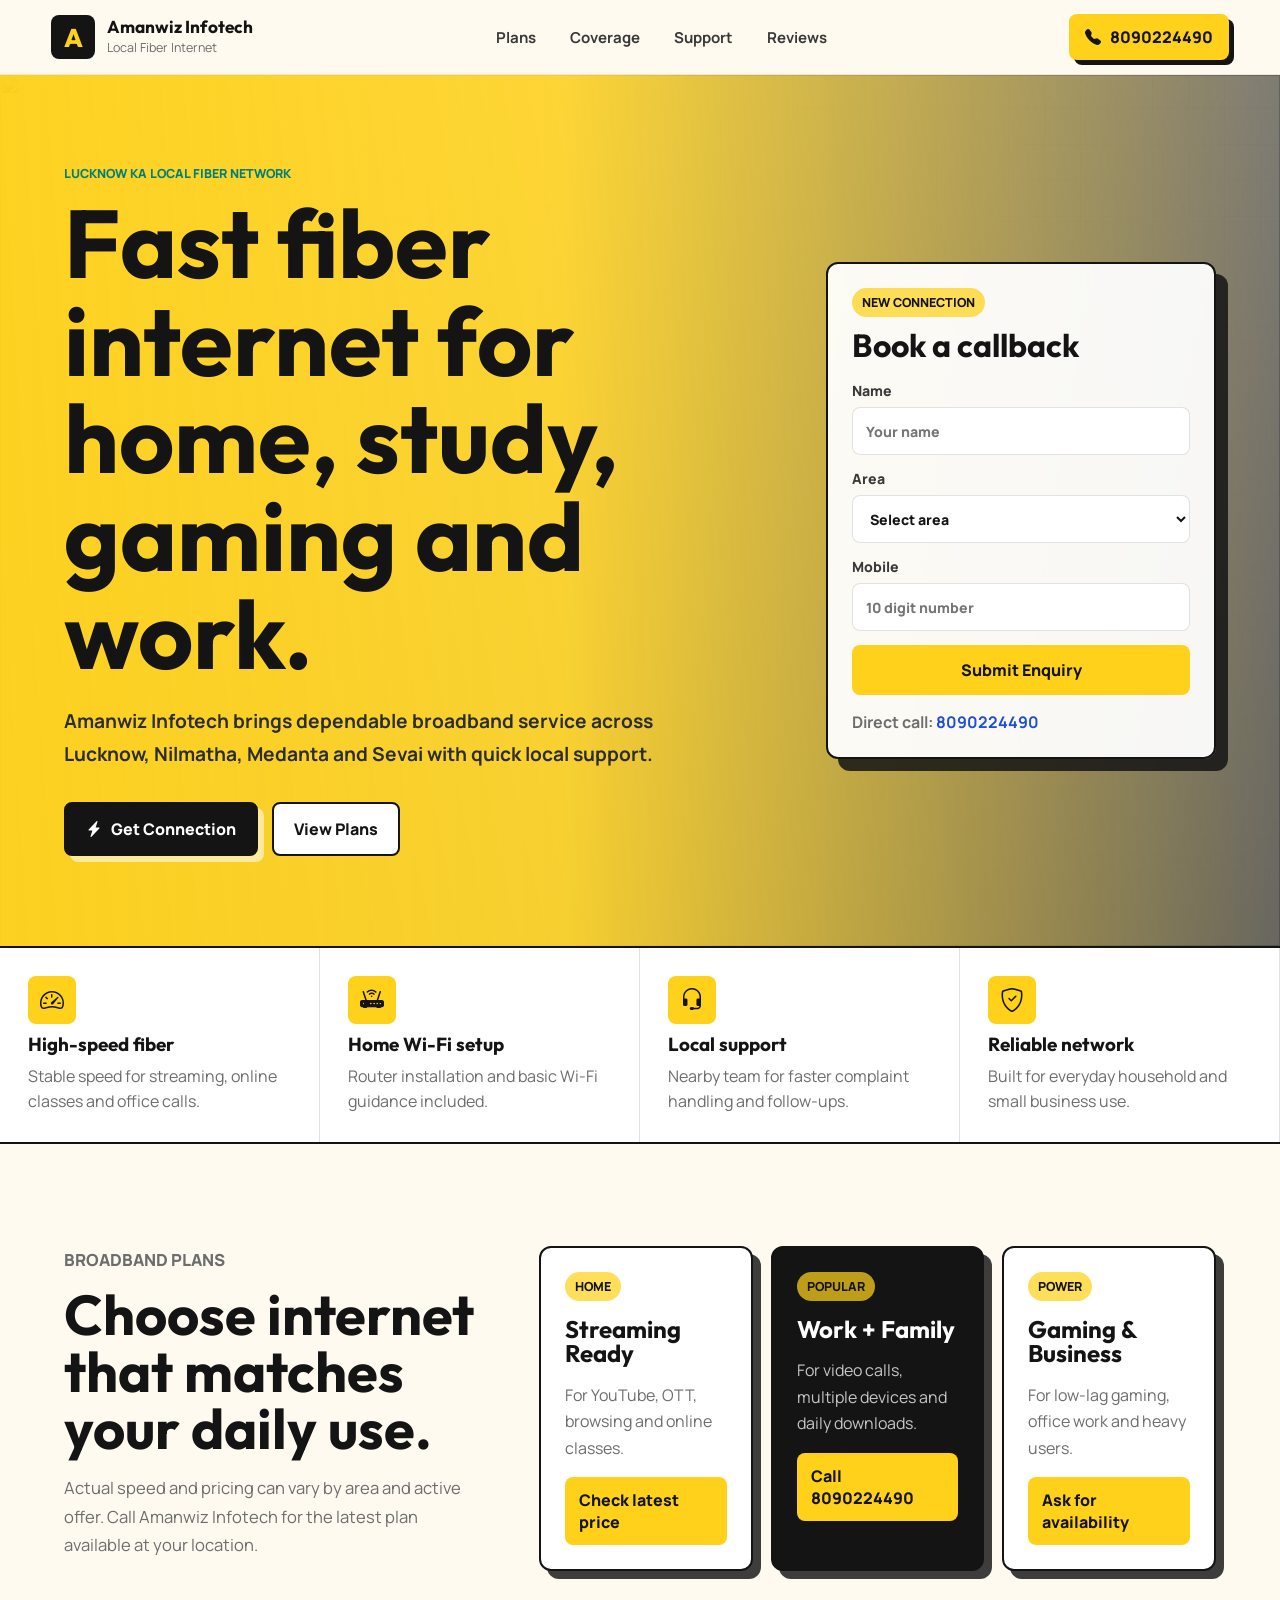
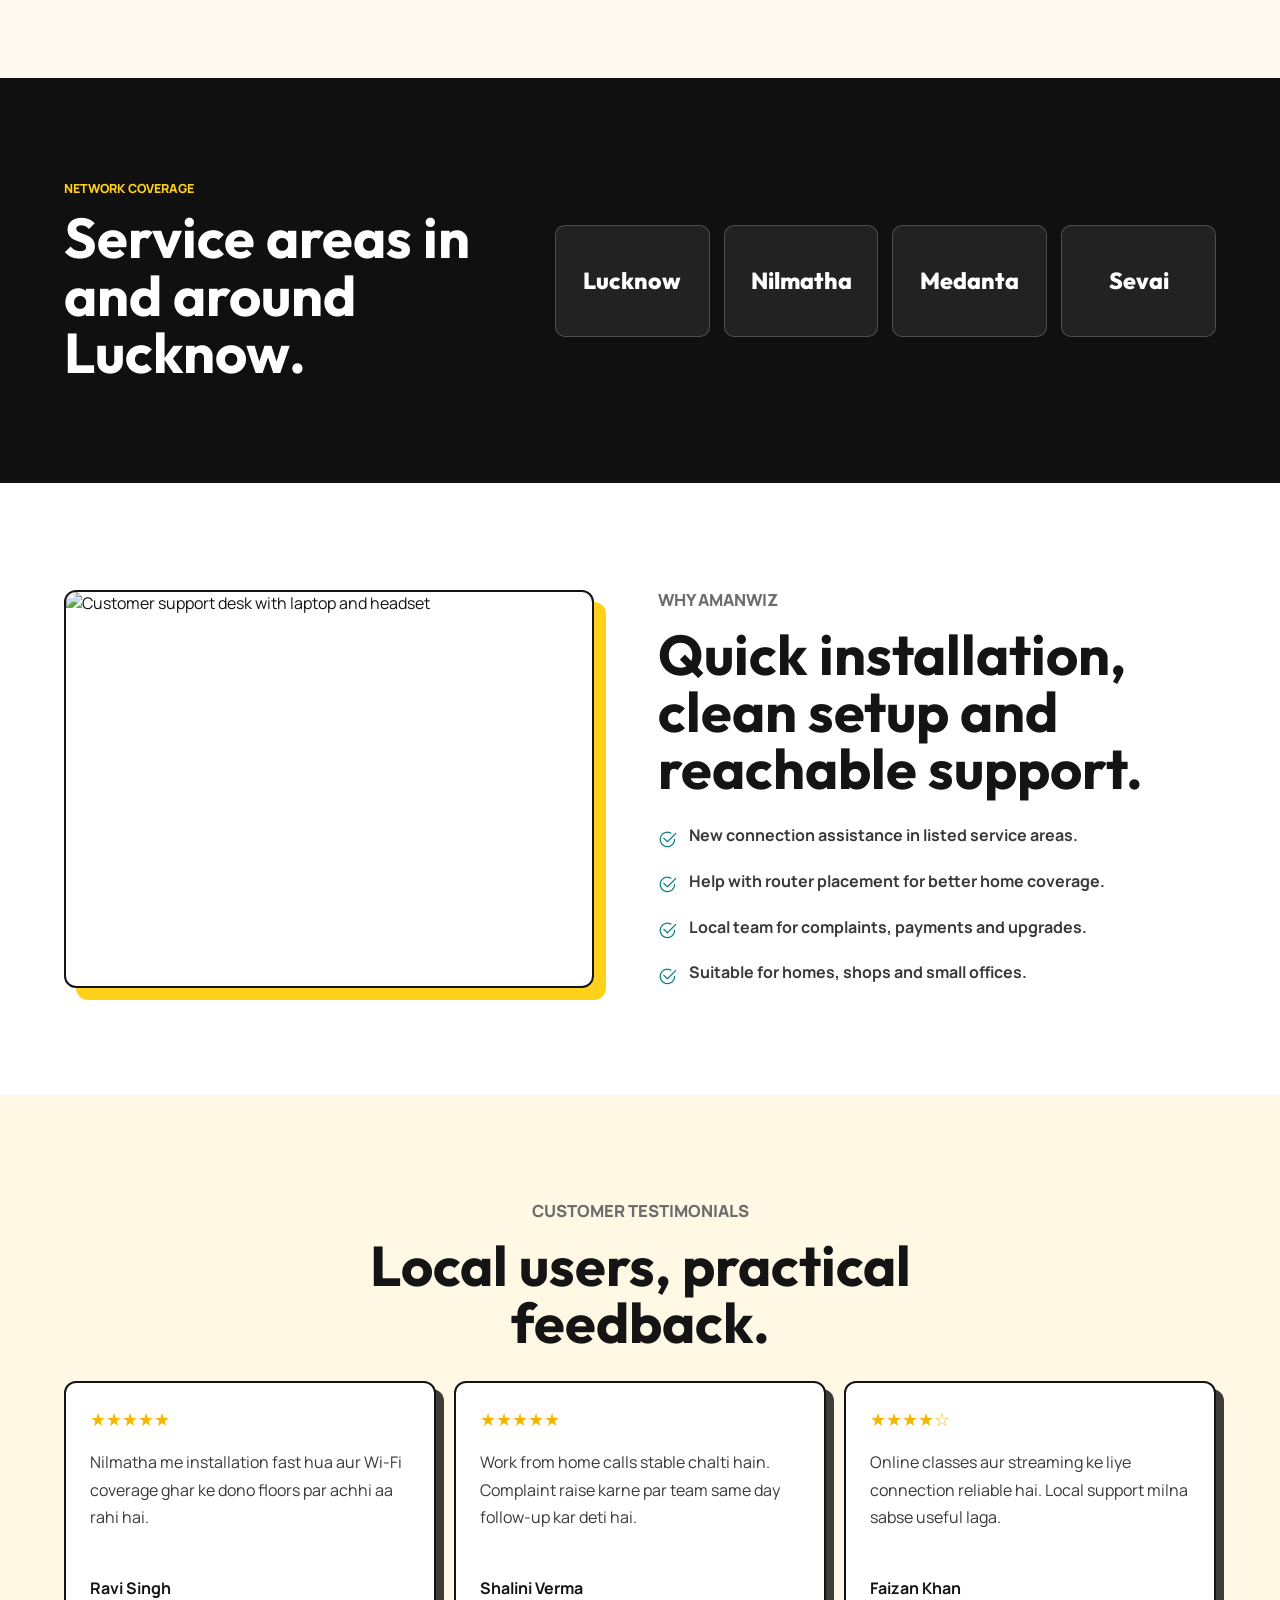
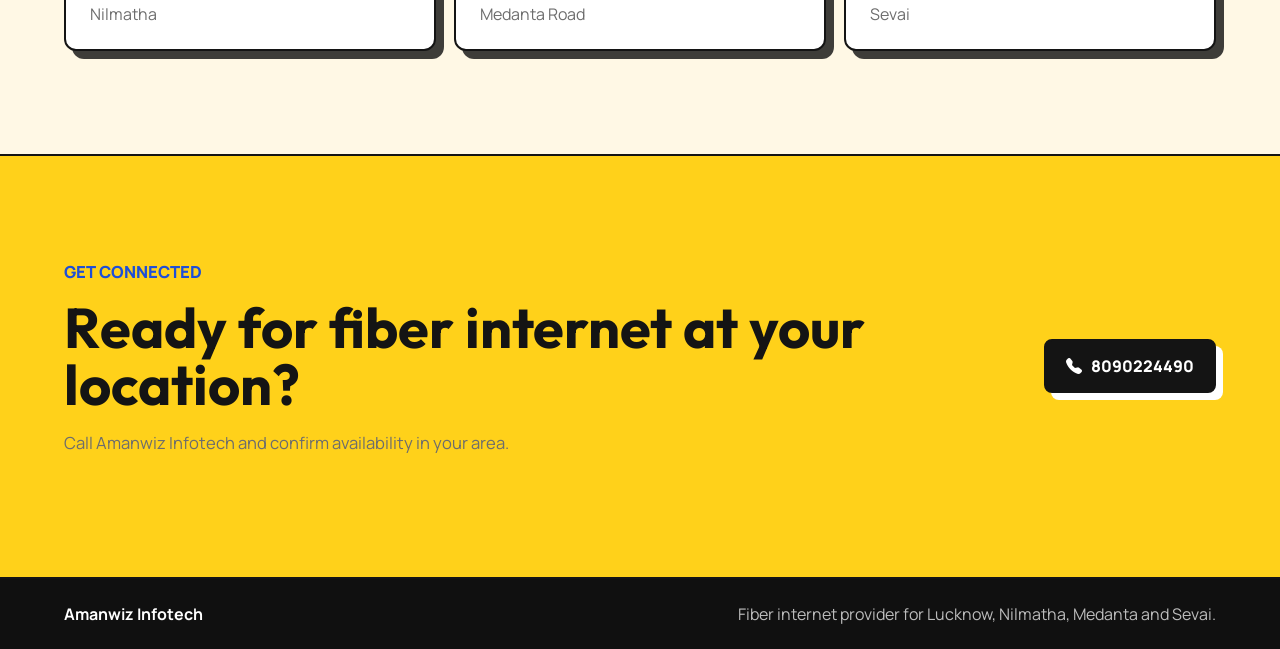
==== index.html @ 7f7b3242 "Add files via upload" ====
<!DOCTYPE html>
<html lang="en">
<head>
  <meta charset="UTF-8">
  <meta name="viewport" content="width=device-width, initial-scale=1.0">
  <title>Amanwiz Infotech | Fiber Internet in Lucknow</title>
  <link rel="preconnect" href="https://fonts.googleapis.com">
  <link rel="preconnect" href="https://fonts.gstatic.com" crossorigin>
  <link href="https://fonts.googleapis.com/css2?family=Manrope:wght@400;500;600;700;800&family=Outfit:wght@600;700;800&display=swap" rel="stylesheet">
  <link href="https://cdn.jsdelivr.net/npm/bootstrap-icons@1.11.3/font/bootstrap-icons.css" rel="stylesheet">
  <link rel="stylesheet" href="amanwiz.css">
</head>
<body>
  <header class="site-header" id="top">
    <a class="brand" href="#top" aria-label="Amanwiz Infotech home">
      <span class="brand-mark">A</span>
      <span>
        <strong>Amanwiz Infotech</strong>
        <small>Local Fiber Internet</small>
      </span>
    </a>

    <nav class="site-nav" aria-label="Main navigation">
      <a href="#plans">Plans</a>
      <a href="#coverage">Coverage</a>
      <a href="#support">Support</a>
      <a href="#reviews">Reviews</a>
    </nav>

    <a class="header-call" href="tel:+918090224490">
      <i class="bi bi-telephone-fill" aria-hidden="true"></i>
      8090224490
    </a>
  </header>

  <main>
    <section class="hero-section">
      <div class="hero-media" aria-hidden="true">
        <img src="https://images.unsplash.com/photo-1558494949-ef010cbdcc31?auto=format&fit=crop&w=1500&q=82" alt="">
      </div>
      <div class="hero-overlay"></div>
      <div class="hero-content">
        <p class="eyebrow">Lucknow ka local fiber network</p>
        <h1>Fast fiber internet for home, study, gaming and work.</h1>
        <p class="hero-text">
          Amanwiz Infotech brings dependable broadband service across Lucknow, Nilmatha, Medanta and Sevai with quick local support.
        </p>
        <div class="hero-actions">
          <a class="primary-btn" href="tel:+918090224490">
            <i class="bi bi-lightning-charge-fill" aria-hidden="true"></i>
            Get Connection
          </a>
          <a class="secondary-btn" href="#plans">View Plans</a>
        </div>
      </div>
      <aside class="lead-card" aria-label="Quick enquiry">
        <span class="card-kicker">New connection</span>
        <h2>Book a callback</h2>
        <form id="leadForm">
          <label>
            <span>Name</span>
            <input type="text" name="name" placeholder="Your name" required>
          </label>
          <label>
            <span>Area</span>
            <select name="area" required>
              <option value="">Select area</option>
              <option>Lucknow</option>
              <option>Nilmatha</option>
              <option>Medanta</option>
              <option>Sevai</option>
            </select>
          </label>
          <label>
            <span>Mobile</span>
            <input type="tel" name="mobile" placeholder="10 digit number" pattern="[0-9]{10}" required>
          </label>
          <button type="submit">Submit Enquiry</button>
        </form>
        <p class="lead-note">Direct call: <a href="tel:+918090224490">8090224490</a></p>
      </aside>
    </section>

    <section class="power-band" aria-label="Service highlights">
      <article>
        <i class="bi bi-speedometer2" aria-hidden="true"></i>
        <strong>High-speed fiber</strong>
        <span>Stable speed for streaming, online classes and office calls.</span>
      </article>
      <article>
        <i class="bi bi-router-fill" aria-hidden="true"></i>
        <strong>Home Wi-Fi setup</strong>
        <span>Router installation and basic Wi-Fi guidance included.</span>
      </article>
      <article>
        <i class="bi bi-headset" aria-hidden="true"></i>
        <strong>Local support</strong>
        <span>Nearby team for faster complaint handling and follow-ups.</span>
      </article>
      <article>
        <i class="bi bi-shield-check" aria-hidden="true"></i>
        <strong>Reliable network</strong>
        <span>Built for everyday household and small business use.</span>
      </article>
    </section>

    <section class="section split-section" id="plans">
      <div class="section-copy">
        <p class="eyebrow">Broadband Plans</p>
        <h2>Choose internet that matches your daily use.</h2>
        <p>Actual speed and pricing can vary by area and active offer. Call Amanwiz Infotech for the latest plan available at your location.</p>
      </div>
      <div class="plans-grid">
        <article class="plan-card">
          <span class="plan-label">Home</span>
          <h3>Streaming Ready</h3>
          <p>For YouTube, OTT, browsing and online classes.</p>
          <a href="tel:+918090224490">Check latest price</a>
        </article>
        <article class="plan-card featured">
          <span class="plan-label">Popular</span>
          <h3>Work + Family</h3>
          <p>For video calls, multiple devices and daily downloads.</p>
          <a href="tel:+918090224490">Call 8090224490</a>
        </article>
        <article class="plan-card">
          <span class="plan-label">Power</span>
          <h3>Gaming & Business</h3>
          <p>For low-lag gaming, office work and heavy users.</p>
          <a href="tel:+918090224490">Ask for availability</a>
        </article>
      </div>
    </section>

    <section class="coverage-section" id="coverage">
      <div>
        <p class="eyebrow">Network Coverage</p>
        <h2>Service areas in and around Lucknow.</h2>
      </div>
      <div class="area-grid">
        <span>Lucknow</span>
        <span>Nilmatha</span>
        <span>Medanta</span>
        <span>Sevai</span>
      </div>
    </section>

    <section class="section support-section" id="support">
      <div class="support-image">
        <img src="https://images.unsplash.com/photo-1603791440384-56cd371ee9a7?auto=format&fit=crop&w=1100&q=82" alt="Customer support desk with laptop and headset">
      </div>
      <div class="support-copy">
        <p class="eyebrow">Why Amanwiz</p>
        <h2>Quick installation, clean setup and reachable support.</h2>
        <ul>
          <li><i class="bi bi-check2-circle"></i> New connection assistance in listed service areas.</li>
          <li><i class="bi bi-check2-circle"></i> Help with router placement for better home coverage.</li>
          <li><i class="bi bi-check2-circle"></i> Local team for complaints, payments and upgrades.</li>
          <li><i class="bi bi-check2-circle"></i> Suitable for homes, shops and small offices.</li>
        </ul>
      </div>
    </section>

    <section class="section testimonials" id="reviews">
      <div class="section-copy centered">
        <p class="eyebrow">Customer Testimonials</p>
        <h2>Local users, practical feedback.</h2>
      </div>
      <div class="testimonial-grid">
        <article>
          <div class="stars">&#9733;&#9733;&#9733;&#9733;&#9733;</div>
          <p>Nilmatha me installation fast hua aur Wi-Fi coverage ghar ke dono floors par achhi aa rahi hai.</p>
          <strong>Ravi Singh</strong>
          <span>Nilmatha</span>
        </article>
        <article>
          <div class="stars">&#9733;&#9733;&#9733;&#9733;&#9733;</div>
          <p>Work from home calls stable chalti hain. Complaint raise karne par team same day follow-up kar deti hai.</p>
          <strong>Shalini Verma</strong>
          <span>Medanta Road</span>
        </article>
        <article>
          <div class="stars">&#9733;&#9733;&#9733;&#9733;&#9734;</div>
          <p>Online classes aur streaming ke liye connection reliable hai. Local support milna sabse useful laga.</p>
          <strong>Faizan Khan</strong>
          <span>Sevai</span>
        </article>
      </div>
    </section>

    <section class="cta-section">
      <div>
        <p class="eyebrow">Get connected</p>
        <h2>Ready for fiber internet at your location?</h2>
        <p>Call Amanwiz Infotech and confirm availability in your area.</p>
      </div>
      <a class="primary-btn dark" href="tel:+918090224490">
        <i class="bi bi-telephone-fill" aria-hidden="true"></i>
        8090224490
      </a>
    </section>
  </main>

  <footer class="footer">
    <strong>Amanwiz Infotech</strong>
    <span>Fiber internet provider for Lucknow, Nilmatha, Medanta and Sevai.</span>
  </footer>

  <div class="toast" id="toast" role="status" aria-live="polite">Thank you. Please call 8090224490 for fastest response.</div>
  <script src="amanwiz.js"></script>
</body>
</html>
---- amanwiz.css ----
:root {
  --yellow: #ffd11a;
  --yellow-deep: #f3b700;
  --ink: #141414;
  --soft-ink: #393939;
  --muted: #6d6d6d;
  --paper: #fffaf0;
  --surface: #ffffff;
  --line: rgba(20, 20, 20, 0.12);
  --teal: #007f7a;
  --red: #ef4444;
  --blue: #1d4ed8;
  --shadow: 0 24px 70px rgba(0, 0, 0, 0.16);
}

* {
  box-sizing: border-box;
}

html {
  scroll-behavior: smooth;
}

body {
  margin: 0;
  font-family: "Manrope", Arial, sans-serif;
  color: var(--ink);
  background: #fff8e5;
}

body::before {
  content: "";
  position: fixed;
  inset: 0;
  z-index: -1;
  background:
    linear-gradient(90deg, rgba(20, 20, 20, 0.04) 1px, transparent 1px),
    linear-gradient(rgba(20, 20, 20, 0.04) 1px, transparent 1px);
  background-size: 36px 36px;
  mask-image: linear-gradient(to bottom, rgba(0, 0, 0, 0.55), transparent 72%);
}

a {
  color: inherit;
  text-decoration: none;
}

img {
  display: block;
  max-width: 100%;
}

button,
input,
select {
  font: inherit;
}

.site-header {
  position: sticky;
  top: 0;
  z-index: 20;
  display: grid;
  grid-template-columns: auto 1fr auto;
  align-items: center;
  gap: 24px;
  padding: 14px clamp(16px, 4vw, 56px);
  background: rgba(255, 250, 240, 0.9);
  border-bottom: 1px solid rgba(20, 20, 20, 0.08);
  backdrop-filter: blur(18px);
}

.brand {
  display: inline-flex;
  align-items: center;
  gap: 12px;
  min-width: 0;
}

.brand-mark {
  width: 44px;
  height: 44px;
  display: grid;
  place-items: center;
  border-radius: 8px;
  background: var(--ink);
  color: var(--yellow);
  font-family: "Outfit", sans-serif;
  font-size: 1.6rem;
  font-weight: 800;
}

.brand strong,
.brand small {
  display: block;
}

.brand strong {
  font-family: "Outfit", sans-serif;
  font-size: 1.08rem;
  line-height: 1;
}

.brand small {
  color: var(--muted);
  font-size: 0.78rem;
  margin-top: 3px;
}

.site-nav {
  display: flex;
  justify-content: center;
  gap: clamp(14px, 3vw, 34px);
  color: var(--soft-ink);
  font-weight: 700;
  font-size: 0.94rem;
}

.site-nav a {
  padding: 10px 0;
}

.header-call,
.primary-btn,
.secondary-btn,
.plan-card a {
  display: inline-flex;
  align-items: center;
  justify-content: center;
  gap: 9px;
  min-height: 46px;
  border-radius: 8px;
  font-weight: 800;
}

.header-call {
  padding: 10px 16px;
  background: var(--yellow);
  box-shadow: 5px 5px 0 var(--ink);
}

.hero-section {
  position: relative;
  min-height: min(760px, calc(100vh - 74px));
  display: grid;
  grid-template-columns: minmax(0, 1fr) minmax(300px, 390px);
  gap: clamp(24px, 4vw, 54px);
  align-items: center;
  padding: clamp(38px, 7vw, 94px) clamp(16px, 5vw, 72px);
  overflow: hidden;
}

.hero-media,
.hero-overlay {
  position: absolute;
  inset: 0;
}

.hero-media img {
  width: 100%;
  height: 100%;
  object-fit: cover;
}

.hero-overlay {
  background:
    linear-gradient(90deg, rgba(255, 209, 26, 0.96) 0%, rgba(255, 209, 26, 0.86) 44%, rgba(20, 20, 20, 0.52) 100%),
    linear-gradient(0deg, rgba(20, 20, 20, 0.25), rgba(20, 20, 20, 0.05));
}

.hero-content,
.lead-card {
  position: relative;
  z-index: 1;
}

.hero-content {
  max-width: 760px;
}

.eyebrow {
  margin: 0 0 12px;
  text-transform: uppercase;
  letter-spacing: 0;
  color: var(--teal);
  font-size: 0.78rem;
  font-weight: 800;
}

h1,
h2,
h3 {
  font-family: "Outfit", sans-serif;
  margin: 0;
  line-height: 1.02;
  letter-spacing: 0;
}

h1 {
  max-width: 720px;
  font-size: 6rem;
}

h2 {
  font-size: 3.5rem;
}

h3 {
  font-size: 1.5rem;
}

.hero-text {
  max-width: 650px;
  margin: 22px 0 0;
  color: #2d2d2d;
  font-size: 1.2rem;
  line-height: 1.7;
  font-weight: 700;
}

.hero-actions {
  display: flex;
  flex-wrap: wrap;
  gap: 14px;
  margin-top: 32px;
}

.primary-btn {
  padding: 14px 20px;
  background: var(--ink);
  color: #fff;
  border: 2px solid var(--ink);
  box-shadow: 6px 6px 0 rgba(255, 255, 255, 0.55);
}

.secondary-btn {
  padding: 14px 20px;
  background: #fff;
  border: 2px solid var(--ink);
}

.lead-card {
  padding: 24px;
  background: rgba(255, 255, 255, 0.94);
  border: 2px solid var(--ink);
  border-radius: 12px;
  box-shadow: 12px 12px 0 rgba(20, 20, 20, 0.85);
}

.card-kicker,
.plan-label {
  display: inline-flex;
  width: fit-content;
  padding: 6px 10px;
  border-radius: 999px;
  background: rgba(255, 209, 26, 0.72);
  color: var(--ink);
  font-size: 0.78rem;
  font-weight: 800;
  text-transform: uppercase;
}

.lead-card h2 {
  margin-top: 12px;
  font-size: 2rem;
}

.lead-card form {
  display: grid;
  gap: 14px;
  margin-top: 20px;
}

.lead-card label {
  display: grid;
  gap: 7px;
  color: var(--soft-ink);
  font-size: 0.88rem;
  font-weight: 800;
}

.lead-card input,
.lead-card select {
  width: 100%;
  min-height: 48px;
  border: 1px solid var(--line);
  border-radius: 8px;
  padding: 0 13px;
  background: #fff;
  color: var(--ink);
}

.lead-card button {
  min-height: 50px;
  border: 0;
  border-radius: 8px;
  background: var(--yellow);
  color: var(--ink);
  font-weight: 900;
  cursor: pointer;
}

.lead-note {
  margin: 16px 0 0;
  color: var(--muted);
  font-weight: 700;
}

.lead-note a {
  color: var(--blue);
}

.power-band {
  display: grid;
  grid-template-columns: repeat(4, 1fr);
  border-top: 2px solid var(--ink);
  border-bottom: 2px solid var(--ink);
  background: var(--surface);
}

.power-band article {
  display: grid;
  gap: 8px;
  min-height: 190px;
  padding: 28px;
  border-right: 1px solid var(--line);
}

.power-band i {
  width: 48px;
  height: 48px;
  display: grid;
  place-items: center;
  border-radius: 8px;
  background: var(--yellow);
  color: var(--ink);
  font-size: 1.5rem;
}

.power-band strong {
  font-family: "Outfit", sans-serif;
  font-size: 1.18rem;
}

.power-band span {
  color: var(--muted);
  line-height: 1.55;
}

.section,
.coverage-section,
.cta-section {
  padding: clamp(56px, 8vw, 104px) clamp(16px, 5vw, 72px);
}

.split-section {
  display: grid;
  grid-template-columns: minmax(260px, 0.85fr) minmax(0, 1.4fr);
  gap: clamp(24px, 5vw, 64px);
  align-items: start;
  background: var(--paper);
}

.section-copy p,
.support-copy p,
.cta-section p {
  color: var(--muted);
  line-height: 1.7;
  font-size: 1.04rem;
}

.plans-grid {
  display: grid;
  grid-template-columns: repeat(3, 1fr);
  gap: 18px;
}

.plan-card,
.testimonial-grid article {
  background: var(--surface);
  border: 2px solid var(--ink);
  border-radius: 12px;
  box-shadow: 8px 8px 0 rgba(20, 20, 20, 0.82);
}

.plan-card {
  display: grid;
  align-content: start;
  gap: 16px;
  min-height: 300px;
  padding: 24px;
}

.plan-card.featured {
  background: var(--ink);
  color: #fff;
}

.plan-card.featured p {
  color: rgba(255, 255, 255, 0.76);
}

.plan-card p {
  margin: 0;
  color: var(--muted);
  line-height: 1.65;
}

.plan-card a {
  align-self: end;
  margin-top: auto;
  padding: 12px 14px;
  background: var(--yellow);
  color: var(--ink);
}

.coverage-section {
  display: grid;
  grid-template-columns: minmax(260px, 0.7fr) minmax(0, 1fr);
  gap: 28px;
  align-items: center;
  background: #101010;
  color: #fff;
}

.coverage-section .eyebrow {
  color: var(--yellow);
}

.area-grid {
  display: grid;
  grid-template-columns: repeat(4, 1fr);
  gap: 14px;
}

.area-grid span {
  min-height: 112px;
  display: grid;
  place-items: center;
  border: 1px solid rgba(255, 255, 255, 0.2);
  border-radius: 10px;
  background: rgba(255, 255, 255, 0.08);
  color: #fff;
  font-family: "Outfit", sans-serif;
  font-size: 1.45rem;
  font-weight: 800;
}

.support-section {
  display: grid;
  grid-template-columns: minmax(280px, 0.95fr) minmax(0, 1fr);
  gap: clamp(24px, 5vw, 70px);
  align-items: center;
  background: #ffffff;
}

.support-image {
  overflow: hidden;
  border: 2px solid var(--ink);
  border-radius: 12px;
  box-shadow: 12px 12px 0 var(--yellow);
}

.support-image img {
  width: 100%;
  aspect-ratio: 4 / 3;
  object-fit: cover;
}

.support-copy ul {
  display: grid;
  gap: 14px;
  margin: 26px 0 0;
  padding: 0;
  list-style: none;
}

.support-copy li {
  display: flex;
  gap: 12px;
  align-items: flex-start;
  color: var(--soft-ink);
  line-height: 1.55;
  font-weight: 700;
}

.support-copy i {
  color: var(--teal);
  font-size: 1.2rem;
  margin-top: 2px;
}

.testimonials {
  background: #fff8e5;
}

.centered {
  max-width: 780px;
  margin: 0 auto 30px;
  text-align: center;
}

.testimonial-grid {
  display: grid;
  grid-template-columns: repeat(3, 1fr);
  gap: 18px;
}

.testimonial-grid article {
  padding: 24px;
}

.stars {
  color: var(--yellow-deep);
  letter-spacing: 0;
  font-size: 1.1rem;
}

.testimonial-grid p {
  min-height: 110px;
  margin: 18px 0;
  color: var(--soft-ink);
  line-height: 1.7;
}

.testimonial-grid strong,
.testimonial-grid span {
  display: block;
}

.testimonial-grid span {
  color: var(--muted);
  margin-top: 4px;
}

.cta-section {
  display: flex;
  justify-content: space-between;
  gap: 24px;
  align-items: center;
  background: var(--yellow);
  border-top: 2px solid var(--ink);
  border-bottom: 2px solid var(--ink);
}

.cta-section .eyebrow {
  color: var(--blue);
}

.primary-btn.dark {
  box-shadow: 7px 7px 0 #fff;
  white-space: nowrap;
}

.footer {
  display: flex;
  justify-content: space-between;
  gap: 18px;
  padding: 24px clamp(16px, 5vw, 72px);
  background: #101010;
  color: #fff;
}

.footer span {
  color: rgba(255, 255, 255, 0.72);
}

.toast {
  position: fixed;
  left: 50%;
  bottom: 22px;
  z-index: 40;
  max-width: min(92vw, 520px);
  padding: 14px 18px;
  border-radius: 8px;
  background: var(--ink);
  color: #fff;
  box-shadow: var(--shadow);
  opacity: 0;
  transform: translate(-50%, 18px);
  pointer-events: none;
  transition: opacity 0.2s ease, transform 0.2s ease;
  text-align: center;
}

.toast.show {
  opacity: 1;
  transform: translate(-50%, 0);
}

@media (max-width: 980px) {
  .site-header {
    grid-template-columns: 1fr auto;
  }

  .site-nav {
    display: none;
  }

  .hero-section,
  .split-section,
  .coverage-section,
  .support-section {
    grid-template-columns: 1fr;
  }

  .hero-section {
    min-height: auto;
  }

  h1 {
    font-size: 4.3rem;
  }

  h2 {
    font-size: 2.75rem;
  }

  .hero-overlay {
    background: linear-gradient(180deg, rgba(255, 209, 26, 0.96), rgba(255, 209, 26, 0.84) 62%, rgba(20, 20, 20, 0.38));
  }

  .plans-grid,
  .testimonial-grid {
    grid-template-columns: 1fr;
  }

  .plan-card,
  .testimonial-grid article {
    min-height: auto;
  }

  .testimonial-grid p {
    min-height: auto;
  }

  .area-grid,
  .power-band {
    grid-template-columns: repeat(2, 1fr);
  }
}

@media (max-width: 620px) {
  .site-header {
    padding: 12px;
    gap: 12px;
  }

  .brand-mark {
    width: 40px;
    height: 40px;
  }

  .brand strong {
    font-size: 0.96rem;
  }

  .brand small {
    display: none;
  }

  .header-call {
    min-height: 40px;
    padding: 8px 10px;
    box-shadow: 3px 3px 0 var(--ink);
    font-size: 0.88rem;
  }

  h1 {
    font-size: 3rem;
  }

  h2 {
    font-size: 2rem;
  }

  .hero-section,
  .section,
  .coverage-section,
  .cta-section {
    padding-left: 12px;
    padding-right: 12px;
  }

  .hero-actions,
  .cta-section,
  .footer {
    flex-direction: column;
    align-items: stretch;
  }

  .primary-btn,
  .secondary-btn {
    width: 100%;
  }

  .lead-card,
  .plan-card,
  .testimonial-grid article {
    box-shadow: 6px 6px 0 rgba(20, 20, 20, 0.85);
  }

  .power-band,
  .area-grid {
    grid-template-columns: 1fr;
  }

  .power-band article {
    min-height: auto;
    padding: 22px 18px;
    border-right: 0;
    border-bottom: 1px solid var(--line);
  }
}
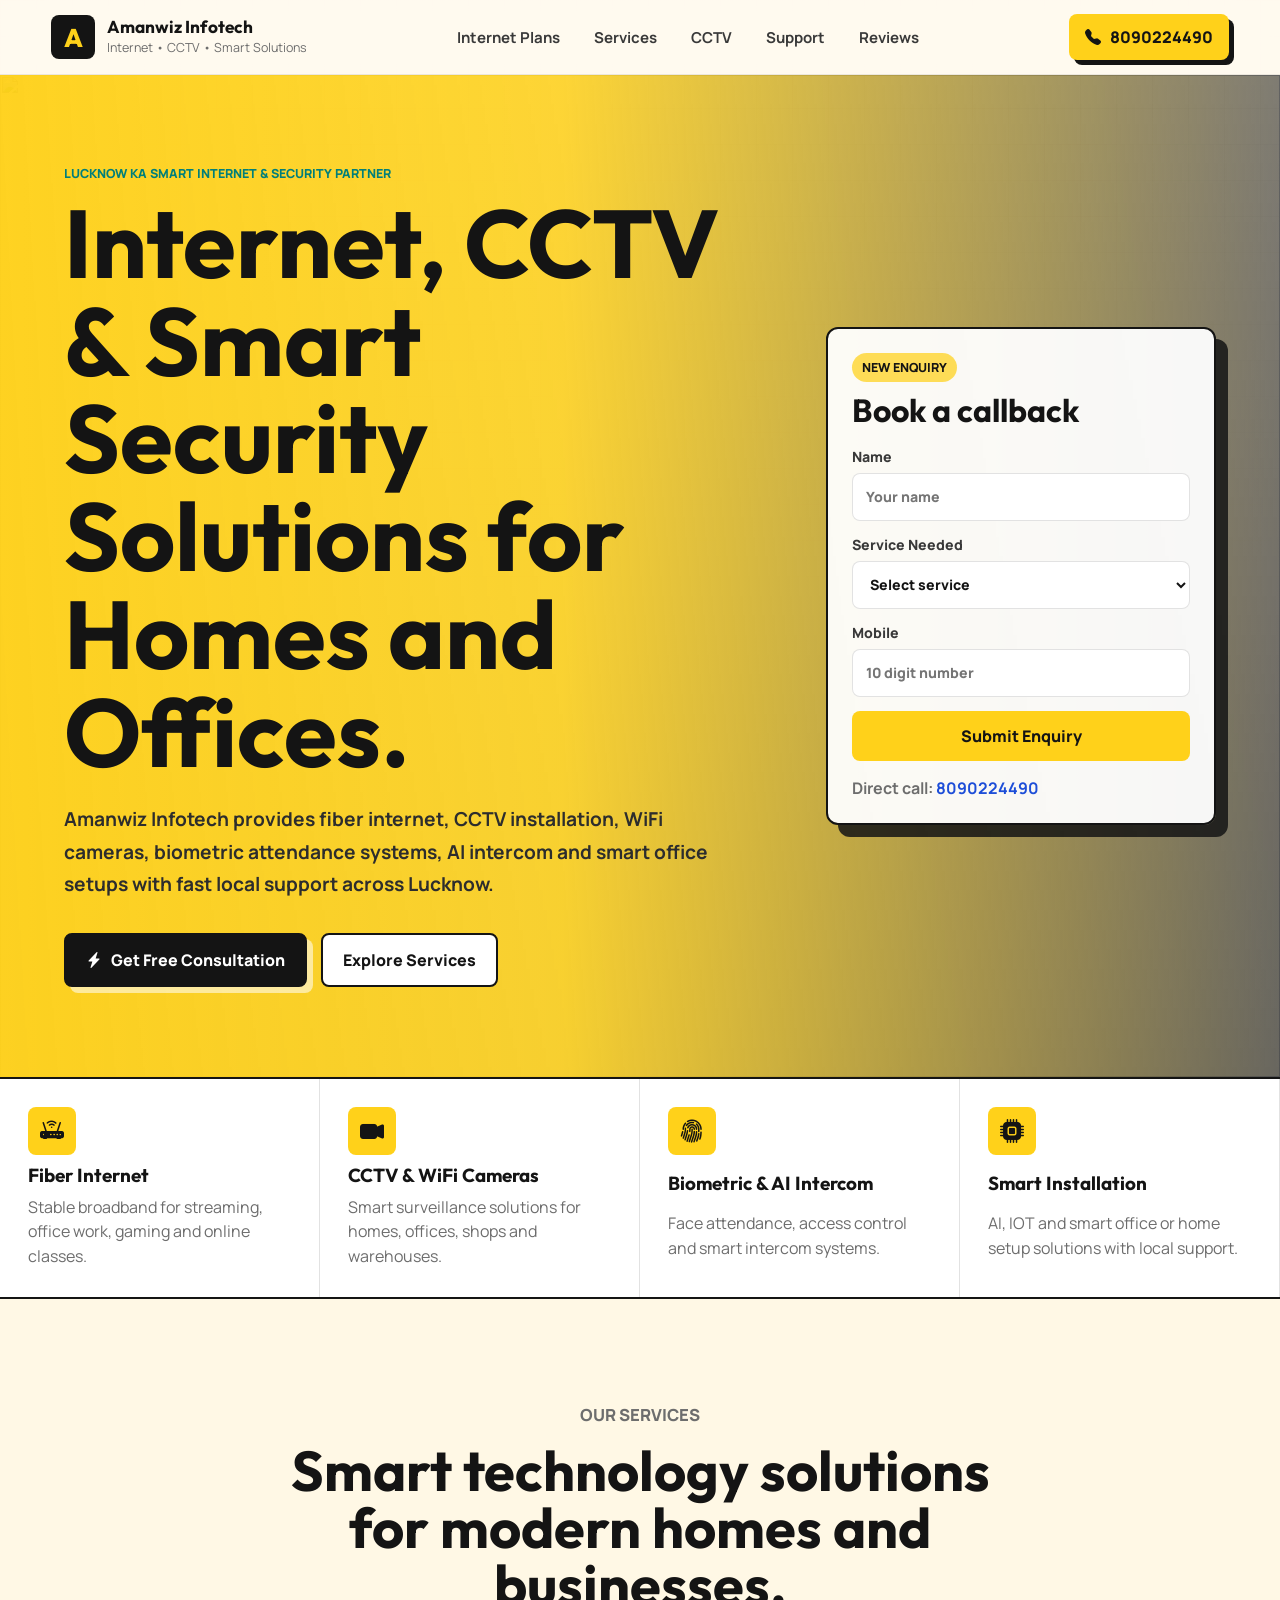
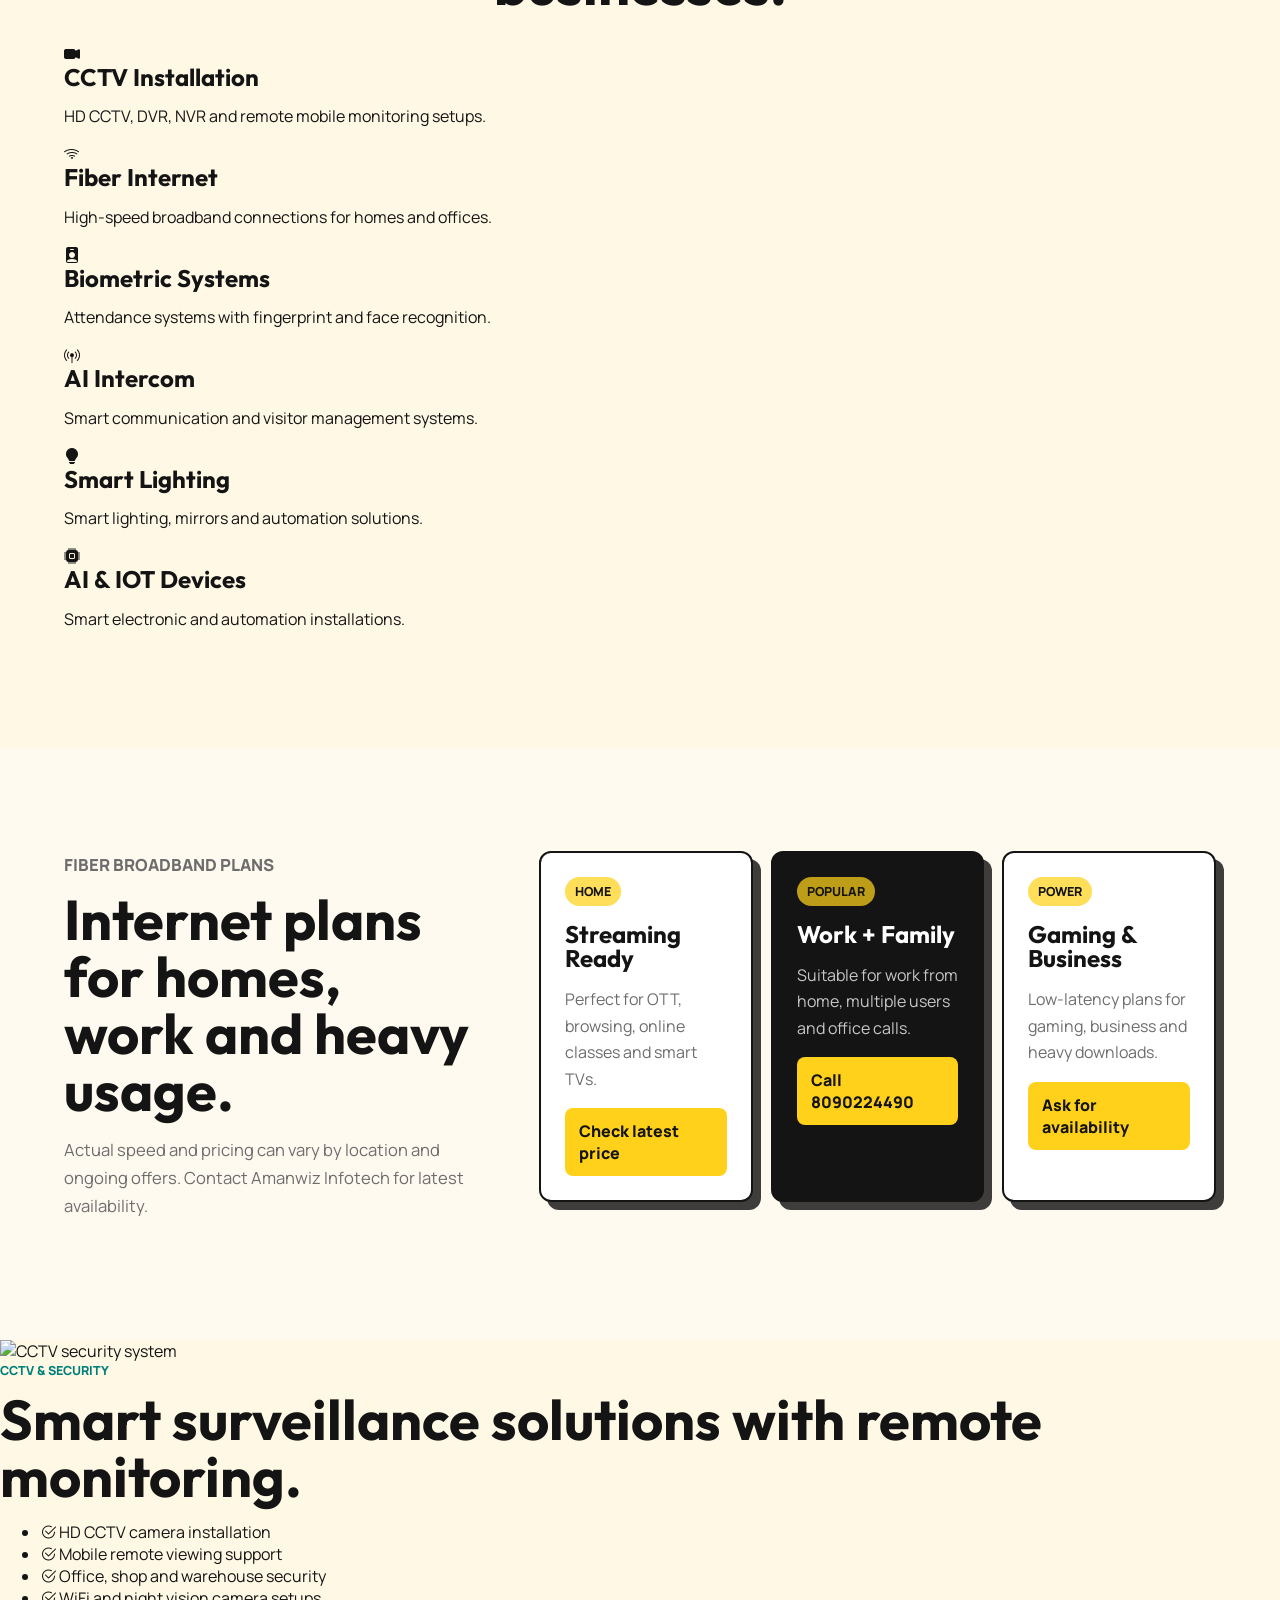
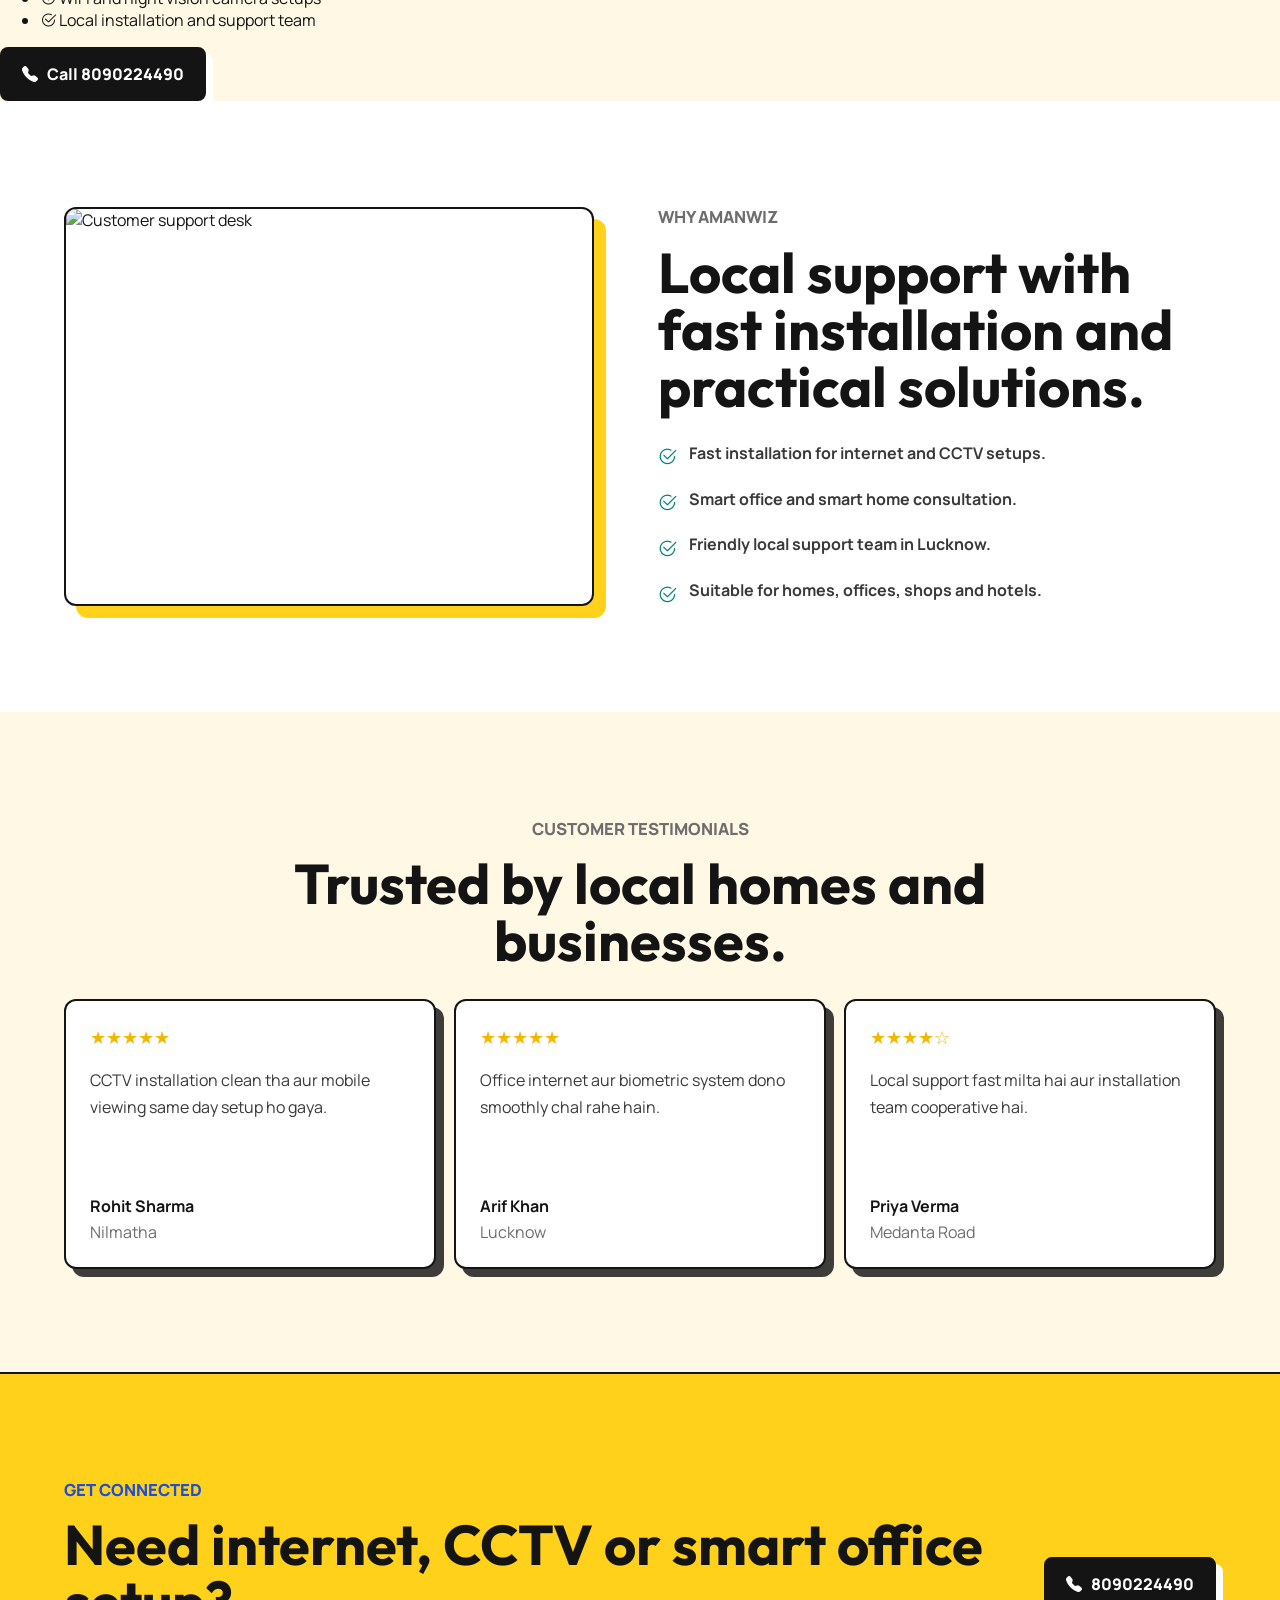
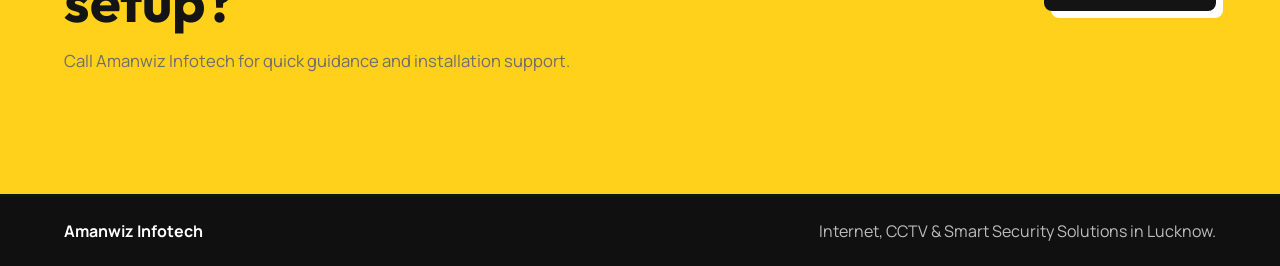
==== commit 8d8e055b: "Add files via upload" ====
--- a/index.html
+++ b/index.html
@@ -3,26 +3,35 @@
 <head>
   <meta charset="UTF-8">
   <meta name="viewport" content="width=device-width, initial-scale=1.0">
-  <title>Amanwiz Infotech | Fiber Internet in Lucknow</title>
+  <title>Amanwiz Infotech | Internet, CCTV & Smart Security Solutions</title>
+
   <link rel="preconnect" href="https://fonts.googleapis.com">
   <link rel="preconnect" href="https://fonts.gstatic.com" crossorigin>
+
   <link href="https://fonts.googleapis.com/css2?family=Manrope:wght@400;500;600;700;800&family=Outfit:wght@600;700;800&display=swap" rel="stylesheet">
+
   <link href="https://cdn.jsdelivr.net/npm/bootstrap-icons@1.11.3/font/bootstrap-icons.css" rel="stylesheet">
+
   <link rel="stylesheet" href="amanwiz.css">
 </head>
+
 <body>
+
   <header class="site-header" id="top">
+
     <a class="brand" href="#top" aria-label="Amanwiz Infotech home">
       <span class="brand-mark">A</span>
+
       <span>
         <strong>Amanwiz Infotech</strong>
-        <small>Local Fiber Internet</small>
+        <small>Internet • CCTV • Smart Solutions</small>
       </span>
     </a>
 
     <nav class="site-nav" aria-label="Main navigation">
-      <a href="#plans">Plans</a>
-      <a href="#coverage">Coverage</a>
+      <a href="#plans">Internet Plans</a>
+      <a href="#services">Services</a>
+      <a href="#security">CCTV</a>
       <a href="#support">Support</a>
       <a href="#reviews">Reviews</a>
     </nav>
@@ -31,182 +40,486 @@
       <i class="bi bi-telephone-fill" aria-hidden="true"></i>
       8090224490
     </a>
+
   </header>
 
   <main>
+
+    <!-- HERO -->
+
     <section class="hero-section">
+
       <div class="hero-media" aria-hidden="true">
-        <img src="https://images.unsplash.com/photo-1558494949-ef010cbdcc31?auto=format&fit=crop&w=1500&q=82" alt="">
-      </div>
+        <img
+          src="https://images.unsplash.com/photo-1516321318423-f06f85e504b3?auto=format&fit=crop&w=1600&q=80"
+          alt=""
+        >
+      </div>
+
       <div class="hero-overlay"></div>
+
       <div class="hero-content">
-        <p class="eyebrow">Lucknow ka local fiber network</p>
-        <h1>Fast fiber internet for home, study, gaming and work.</h1>
+
+        <p class="eyebrow">
+          Lucknow ka smart internet & security partner
+        </p>
+
+        <h1>
+          Internet, CCTV & Smart Security Solutions for Homes and Offices.
+        </h1>
+
         <p class="hero-text">
-          Amanwiz Infotech brings dependable broadband service across Lucknow, Nilmatha, Medanta and Sevai with quick local support.
+          Amanwiz Infotech provides fiber internet, CCTV installation,
+          WiFi cameras, biometric attendance systems, AI intercom and
+          smart office setups with fast local support across Lucknow.
         </p>
+
         <div class="hero-actions">
+
           <a class="primary-btn" href="tel:+918090224490">
-            <i class="bi bi-lightning-charge-fill" aria-hidden="true"></i>
-            Get Connection
+            <i class="bi bi-lightning-charge-fill"></i>
+            Get Free Consultation
           </a>
-          <a class="secondary-btn" href="#plans">View Plans</a>
+
+          <a class="secondary-btn" href="#services">
+            Explore Services
+          </a>
+
         </div>
-      </div>
+
+      </div>
+
       <aside class="lead-card" aria-label="Quick enquiry">
-        <span class="card-kicker">New connection</span>
+
+        <span class="card-kicker">
+          New enquiry
+        </span>
+
         <h2>Book a callback</h2>
+
         <form id="leadForm">
+
           <label>
             <span>Name</span>
-            <input type="text" name="name" placeholder="Your name" required>
+            <input
+              type="text"
+              name="name"
+              placeholder="Your name"
+              required
+            >
           </label>
+
           <label>
-            <span>Area</span>
+            <span>Service Needed</span>
+
             <select name="area" required>
-              <option value="">Select area</option>
-              <option>Lucknow</option>
-              <option>Nilmatha</option>
-              <option>Medanta</option>
-              <option>Sevai</option>
+              <option value="">Select service</option>
+              <option>Fiber Internet</option>
+              <option>CCTV Installation</option>
+              <option>WiFi Camera</option>
+              <option>Biometric Attendance</option>
+              <option>AI Intercom</option>
+              <option>Smart Office Setup</option>
             </select>
+
           </label>
+
           <label>
             <span>Mobile</span>
-            <input type="tel" name="mobile" placeholder="10 digit number" pattern="[0-9]{10}" required>
+
+            <input
+              type="tel"
+              name="mobile"
+              placeholder="10 digit number"
+              pattern="[0-9]{10}"
+              required
+            >
           </label>
-          <button type="submit">Submit Enquiry</button>
+
+          <button type="submit">
+            Submit Enquiry
+          </button>
+
         </form>
-        <p class="lead-note">Direct call: <a href="tel:+918090224490">8090224490</a></p>
+
+        <p class="lead-note">
+          Direct call:
+          <a href="tel:+918090224490">8090224490</a>
+        </p>
+
       </aside>
-    </section>
+
+    </section>
+
+    <!-- POWER BAND -->
 
     <section class="power-band" aria-label="Service highlights">
+
       <article>
-        <i class="bi bi-speedometer2" aria-hidden="true"></i>
-        <strong>High-speed fiber</strong>
-        <span>Stable speed for streaming, online classes and office calls.</span>
+        <i class="bi bi-router-fill"></i>
+
+        <strong>Fiber Internet</strong>
+
+        <span>
+          Stable broadband for streaming, office work,
+          gaming and online classes.
+        </span>
       </article>
+
       <article>
-        <i class="bi bi-router-fill" aria-hidden="true"></i>
-        <strong>Home Wi-Fi setup</strong>
-        <span>Router installation and basic Wi-Fi guidance included.</span>
+        <i class="bi bi-camera-video-fill"></i>
+
+        <strong>CCTV & WiFi Cameras</strong>
+
+        <span>
+          Smart surveillance solutions for homes,
+          offices, shops and warehouses.
+        </span>
       </article>
+
       <article>
-        <i class="bi bi-headset" aria-hidden="true"></i>
-        <strong>Local support</strong>
-        <span>Nearby team for faster complaint handling and follow-ups.</span>
+        <i class="bi bi-fingerprint"></i>
+
+        <strong>Biometric & AI Intercom</strong>
+
+        <span>
+          Face attendance, access control and
+          smart intercom systems.
+        </span>
       </article>
+
       <article>
-        <i class="bi bi-shield-check" aria-hidden="true"></i>
-        <strong>Reliable network</strong>
-        <span>Built for everyday household and small business use.</span>
+        <i class="bi bi-cpu-fill"></i>
+
+        <strong>Smart Installation</strong>
+
+        <span>
+          AI, IOT and smart office or home
+          setup solutions with local support.
+        </span>
       </article>
-    </section>
+
+    </section>
+
+    <!-- SERVICES -->
+
+    <section class="section smart-services" id="services">
+
+      <div class="section-copy centered">
+        <p class="eyebrow">Our Services</p>
+
+        <h2>
+          Smart technology solutions for modern homes and businesses.
+        </h2>
+      </div>
+
+      <div class="service-grid">
+
+        <article class="service-card">
+          <i class="bi bi-camera-video-fill"></i>
+          <h3>CCTV Installation</h3>
+          <p>
+            HD CCTV, DVR, NVR and remote mobile monitoring setups.
+          </p>
+        </article>
+
+        <article class="service-card">
+          <i class="bi bi-wifi"></i>
+          <h3>Fiber Internet</h3>
+          <p>
+            High-speed broadband connections for homes and offices.
+          </p>
+        </article>
+
+        <article class="service-card">
+          <i class="bi bi-person-badge-fill"></i>
+          <h3>Biometric Systems</h3>
+          <p>
+            Attendance systems with fingerprint and face recognition.
+          </p>
+        </article>
+
+        <article class="service-card">
+          <i class="bi bi-broadcast-pin"></i>
+          <h3>AI Intercom</h3>
+          <p>
+            Smart communication and visitor management systems.
+          </p>
+        </article>
+
+        <article class="service-card">
+          <i class="bi bi-lightbulb-fill"></i>
+          <h3>Smart Lighting</h3>
+          <p>
+            Smart lighting, mirrors and automation solutions.
+          </p>
+        </article>
+
+        <article class="service-card">
+          <i class="bi bi-cpu-fill"></i>
+          <h3>AI & IOT Devices</h3>
+          <p>
+            Smart electronic and automation installations.
+          </p>
+        </article>
+
+      </div>
+
+    </section>
+
+    <!-- INTERNET PLANS -->
 
     <section class="section split-section" id="plans">
+
       <div class="section-copy">
-        <p class="eyebrow">Broadband Plans</p>
-        <h2>Choose internet that matches your daily use.</h2>
-        <p>Actual speed and pricing can vary by area and active offer. Call Amanwiz Infotech for the latest plan available at your location.</p>
-      </div>
+
+        <p class="eyebrow">Fiber Broadband Plans</p>
+
+        <h2>
+          Internet plans for homes, work and heavy usage.
+        </h2>
+
+        <p>
+          Actual speed and pricing can vary by location and
+          ongoing offers. Contact Amanwiz Infotech for latest availability.
+        </p>
+
+      </div>
+
       <div class="plans-grid">
+
         <article class="plan-card">
+
           <span class="plan-label">Home</span>
+
           <h3>Streaming Ready</h3>
-          <p>For YouTube, OTT, browsing and online classes.</p>
-          <a href="tel:+918090224490">Check latest price</a>
-        </article>
+
+          <p>
+            Perfect for OTT, browsing, online classes and smart TVs.
+          </p>
+
+          <a href="tel:+918090224490">
+            Check latest price
+          </a>
+
+        </article>
+
         <article class="plan-card featured">
+
           <span class="plan-label">Popular</span>
+
           <h3>Work + Family</h3>
-          <p>For video calls, multiple devices and daily downloads.</p>
-          <a href="tel:+918090224490">Call 8090224490</a>
-        </article>
+
+          <p>
+            Suitable for work from home, multiple users and office calls.
+          </p>
+
+          <a href="tel:+918090224490">
+            Call 8090224490
+          </a>
+
+        </article>
+
         <article class="plan-card">
+
           <span class="plan-label">Power</span>
+
           <h3>Gaming & Business</h3>
-          <p>For low-lag gaming, office work and heavy users.</p>
-          <a href="tel:+918090224490">Ask for availability</a>
-        </article>
-      </div>
-    </section>
-
-    <section class="coverage-section" id="coverage">
+
+          <p>
+            Low-latency plans for gaming, business and heavy downloads.
+          </p>
+
+          <a href="tel:+918090224490">
+            Ask for availability
+          </a>
+
+        </article>
+
+      </div>
+
+    </section>
+
+    <!-- SECURITY -->
+
+    <section class="security-section" id="security">
+
+      <div class="security-image">
+        <img
+          src="https://images.unsplash.com/photo-1558002038-1055907df827?auto=format&fit=crop&w=1200&q=80"
+          alt="CCTV security system"
+        >
+      </div>
+
+      <div class="security-copy">
+
+        <p class="eyebrow">CCTV & Security</p>
+
+        <h2>
+          Smart surveillance solutions with remote monitoring.
+        </h2>
+
+        <ul>
+          <li><i class="bi bi-check2-circle"></i> HD CCTV camera installation</li>
+          <li><i class="bi bi-check2-circle"></i> Mobile remote viewing support</li>
+          <li><i class="bi bi-check2-circle"></i> Office, shop and warehouse security</li>
+          <li><i class="bi bi-check2-circle"></i> WiFi and night vision camera setups</li>
+          <li><i class="bi bi-check2-circle"></i> Local installation and support team</li>
+        </ul>
+
+        <a class="primary-btn dark" href="tel:+918090224490">
+          <i class="bi bi-telephone-fill"></i>
+          Call 8090224490
+        </a>
+
+      </div>
+
+    </section>
+
+    <!-- SUPPORT -->
+
+    <section class="section support-section" id="support">
+
+      <div class="support-image">
+
+        <img
+          src="https://images.unsplash.com/photo-1603791440384-56cd371ee9a7?auto=format&fit=crop&w=1100&q=82"
+          alt="Customer support desk"
+        >
+
+      </div>
+
+      <div class="support-copy">
+
+        <p class="eyebrow">Why Amanwiz</p>
+
+        <h2>
+          Local support with fast installation and practical solutions.
+        </h2>
+
+        <ul>
+          <li><i class="bi bi-check2-circle"></i> Fast installation for internet and CCTV setups.</li>
+          <li><i class="bi bi-check2-circle"></i> Smart office and smart home consultation.</li>
+          <li><i class="bi bi-check2-circle"></i> Friendly local support team in Lucknow.</li>
+          <li><i class="bi bi-check2-circle"></i> Suitable for homes, offices, shops and hotels.</li>
+        </ul>
+
+      </div>
+
+    </section>
+
+    <!-- TESTIMONIALS -->
+
+    <section class="section testimonials" id="reviews">
+
+      <div class="section-copy centered">
+
+        <p class="eyebrow">Customer Testimonials</p>
+
+        <h2>
+          Trusted by local homes and businesses.
+        </h2>
+
+      </div>
+
+      <div class="testimonial-grid">
+
+        <article>
+
+          <div class="stars">
+            &#9733;&#9733;&#9733;&#9733;&#9733;
+          </div>
+
+          <p>
+            CCTV installation clean tha aur mobile viewing same day setup ho gaya.
+          </p>
+
+          <strong>Rohit Sharma</strong>
+          <span>Nilmatha</span>
+
+        </article>
+
+        <article>
+
+          <div class="stars">
+            &#9733;&#9733;&#9733;&#9733;&#9733;
+          </div>
+
+          <p>
+            Office internet aur biometric system dono smoothly chal rahe hain.
+          </p>
+
+          <strong>Arif Khan</strong>
+          <span>Lucknow</span>
+
+        </article>
+
+        <article>
+
+          <div class="stars">
+            &#9733;&#9733;&#9733;&#9733;&#9734;
+          </div>
+
+          <p>
+            Local support fast milta hai aur installation team cooperative hai.
+          </p>
+
+          <strong>Priya Verma</strong>
+          <span>Medanta Road</span>
+
+        </article>
+
+      </div>
+
+    </section>
+
+    <!-- CTA -->
+
+    <section class="cta-section">
+
       <div>
-        <p class="eyebrow">Network Coverage</p>
-        <h2>Service areas in and around Lucknow.</h2>
-      </div>
-      <div class="area-grid">
-        <span>Lucknow</span>
-        <span>Nilmatha</span>
-        <span>Medanta</span>
-        <span>Sevai</span>
-      </div>
-    </section>
-
-    <section class="section support-section" id="support">
-      <div class="support-image">
-        <img src="https://images.unsplash.com/photo-1603791440384-56cd371ee9a7?auto=format&fit=crop&w=1100&q=82" alt="Customer support desk with laptop and headset">
-      </div>
-      <div class="support-copy">
-        <p class="eyebrow">Why Amanwiz</p>
-        <h2>Quick installation, clean setup and reachable support.</h2>
-        <ul>
-          <li><i class="bi bi-check2-circle"></i> New connection assistance in listed service areas.</li>
-          <li><i class="bi bi-check2-circle"></i> Help with router placement for better home coverage.</li>
-          <li><i class="bi bi-check2-circle"></i> Local team for complaints, payments and upgrades.</li>
-          <li><i class="bi bi-check2-circle"></i> Suitable for homes, shops and small offices.</li>
-        </ul>
-      </div>
-    </section>
-
-    <section class="section testimonials" id="reviews">
-      <div class="section-copy centered">
-        <p class="eyebrow">Customer Testimonials</p>
-        <h2>Local users, practical feedback.</h2>
-      </div>
-      <div class="testimonial-grid">
-        <article>
-          <div class="stars">&#9733;&#9733;&#9733;&#9733;&#9733;</div>
-          <p>Nilmatha me installation fast hua aur Wi-Fi coverage ghar ke dono floors par achhi aa rahi hai.</p>
-          <strong>Ravi Singh</strong>
-          <span>Nilmatha</span>
-        </article>
-        <article>
-          <div class="stars">&#9733;&#9733;&#9733;&#9733;&#9733;</div>
-          <p>Work from home calls stable chalti hain. Complaint raise karne par team same day follow-up kar deti hai.</p>
-          <strong>Shalini Verma</strong>
-          <span>Medanta Road</span>
-        </article>
-        <article>
-          <div class="stars">&#9733;&#9733;&#9733;&#9733;&#9734;</div>
-          <p>Online classes aur streaming ke liye connection reliable hai. Local support milna sabse useful laga.</p>
-          <strong>Faizan Khan</strong>
-          <span>Sevai</span>
-        </article>
-      </div>
-    </section>
-
-    <section class="cta-section">
-      <div>
-        <p class="eyebrow">Get connected</p>
-        <h2>Ready for fiber internet at your location?</h2>
-        <p>Call Amanwiz Infotech and confirm availability in your area.</p>
-      </div>
+
+        <p class="eyebrow">Get Connected</p>
+
+        <h2>
+          Need internet, CCTV or smart office setup?
+        </h2>
+
+        <p>
+          Call Amanwiz Infotech for quick guidance and installation support.
+        </p>
+
+      </div>
+
       <a class="primary-btn dark" href="tel:+918090224490">
-        <i class="bi bi-telephone-fill" aria-hidden="true"></i>
+        <i class="bi bi-telephone-fill"></i>
         8090224490
       </a>
-    </section>
+
+    </section>
+
   </main>
 
   <footer class="footer">
+
     <strong>Amanwiz Infotech</strong>
-    <span>Fiber internet provider for Lucknow, Nilmatha, Medanta and Sevai.</span>
+
+    <span>
+      Internet, CCTV & Smart Security Solutions in Lucknow.
+    </span>
+
   </footer>
 
-  <div class="toast" id="toast" role="status" aria-live="polite">Thank you. Please call 8090224490 for fastest response.</div>
+  <div
+    class="toast"
+    id="toast"
+    role="status"
+    aria-live="polite"
+  >
+    Thank you. Our team will contact you shortly.
+  </div>
+
   <script src="amanwiz.js"></script>
+
 </body>
-</html>
+</html>
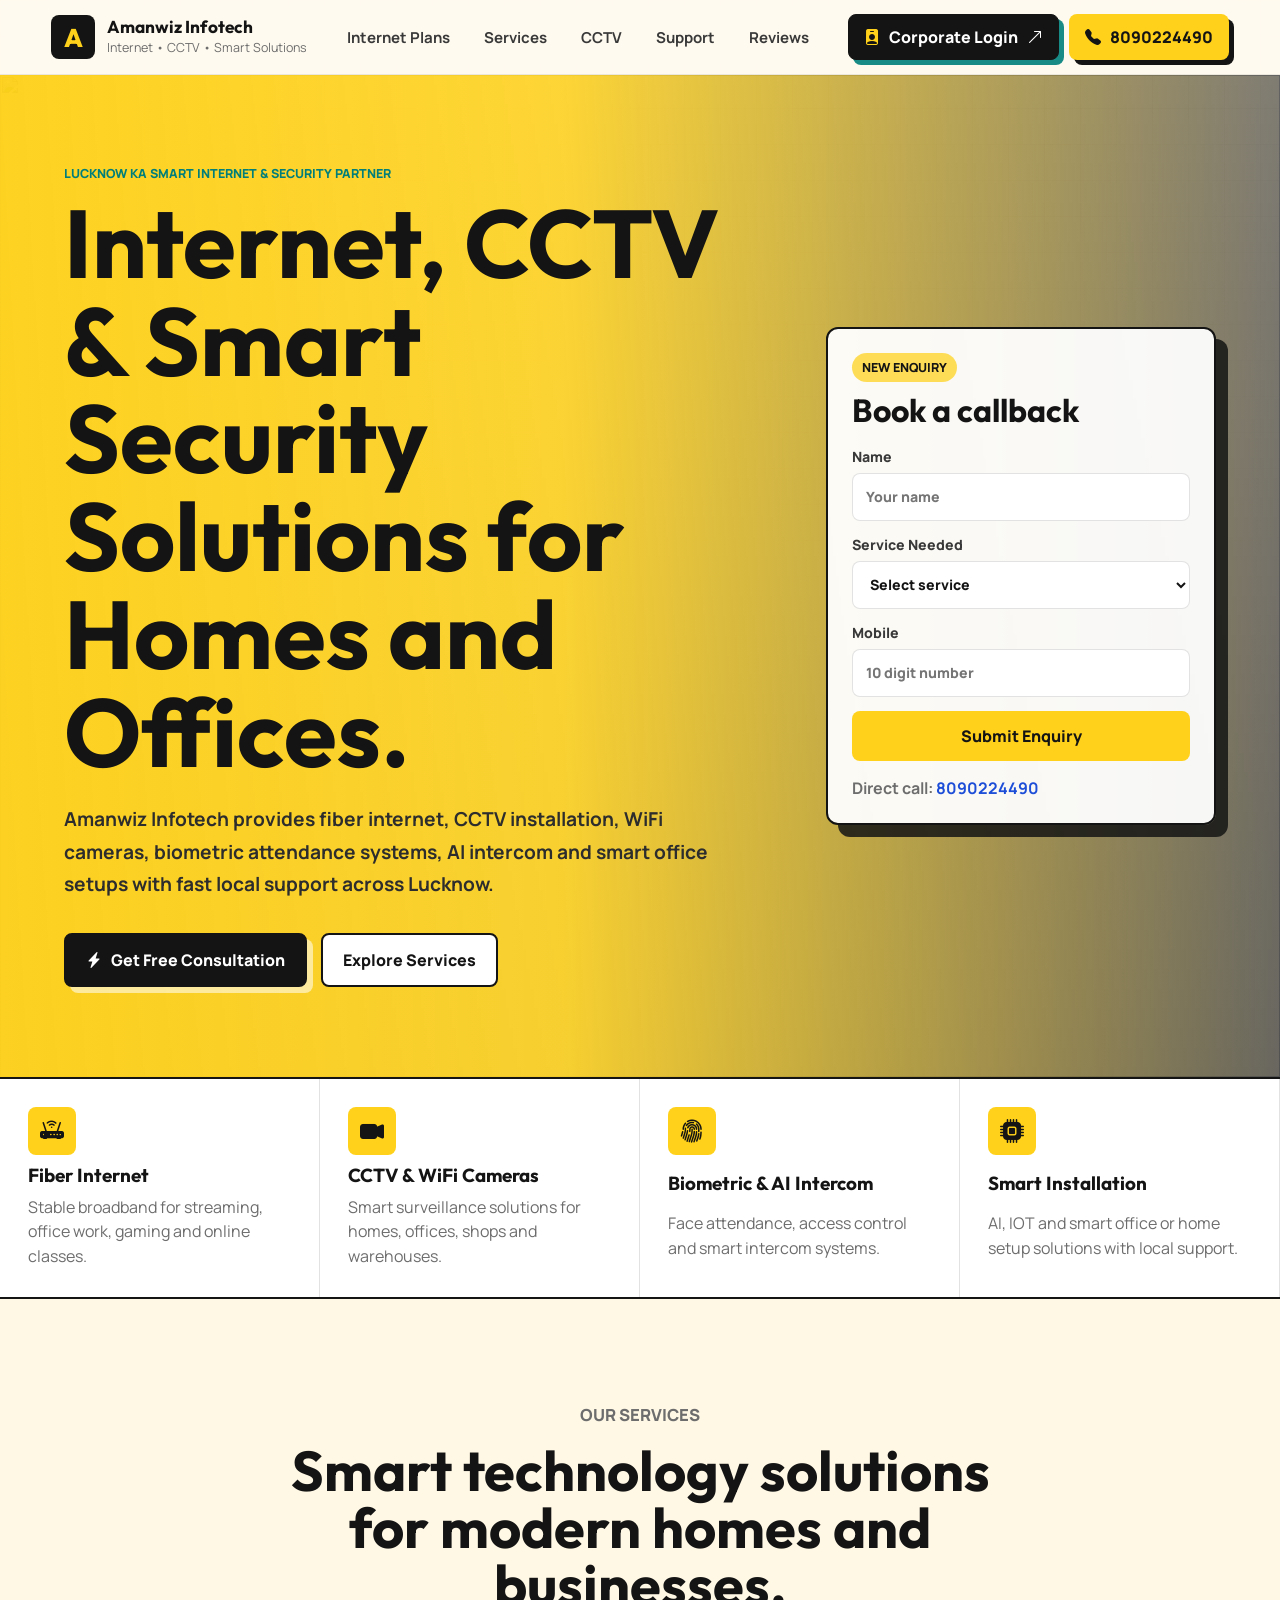
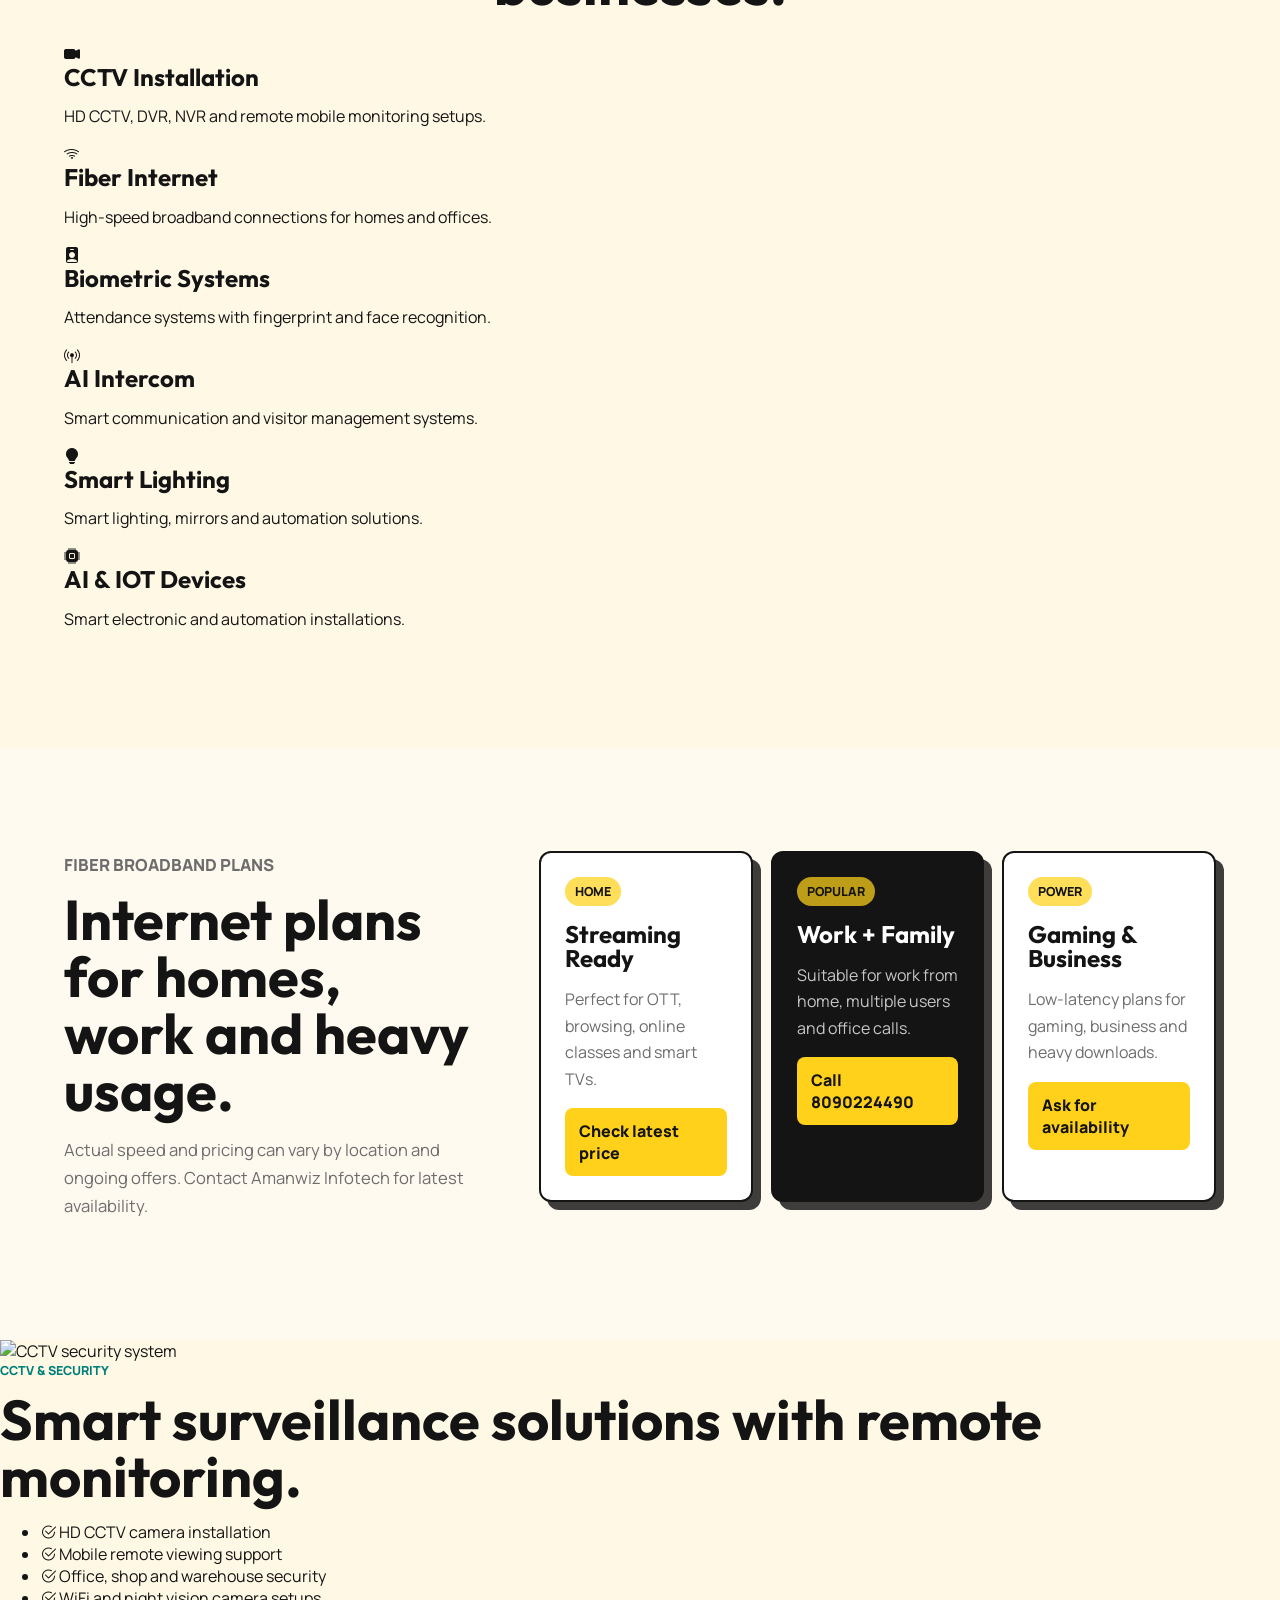
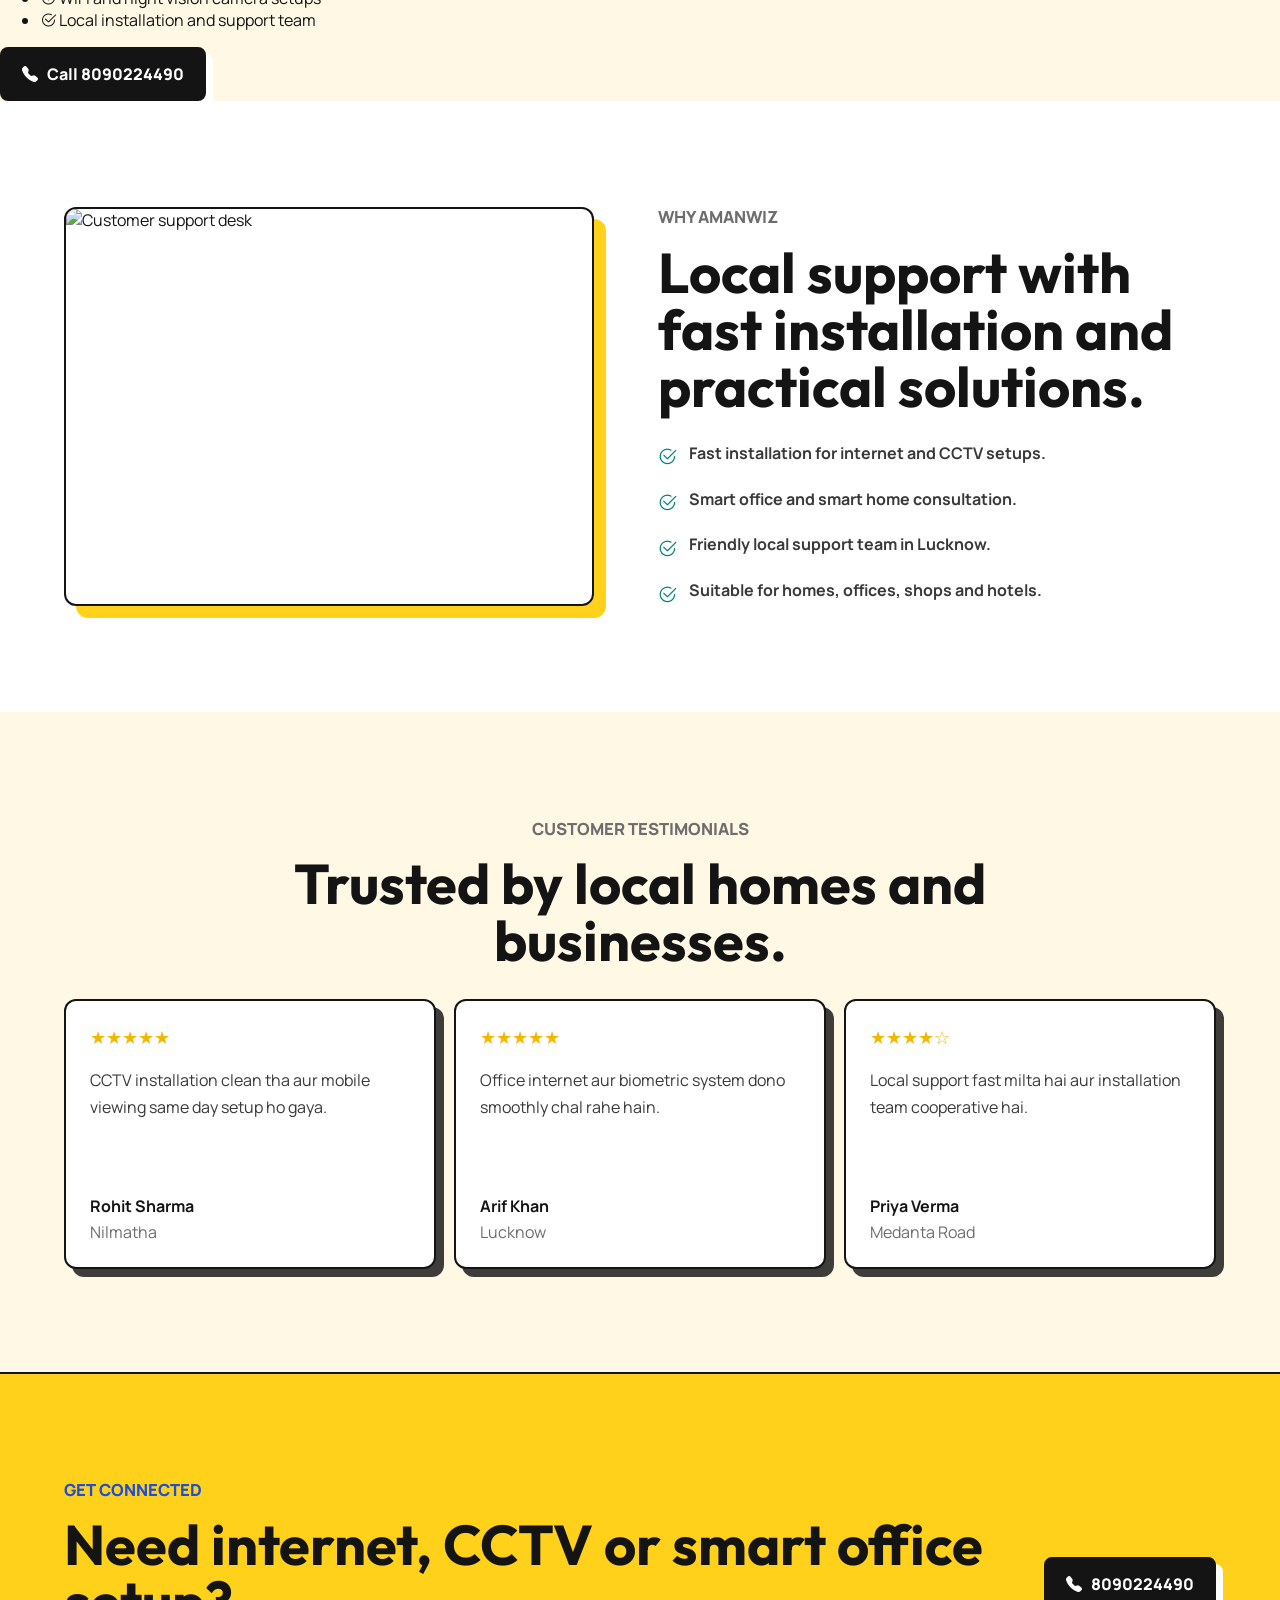
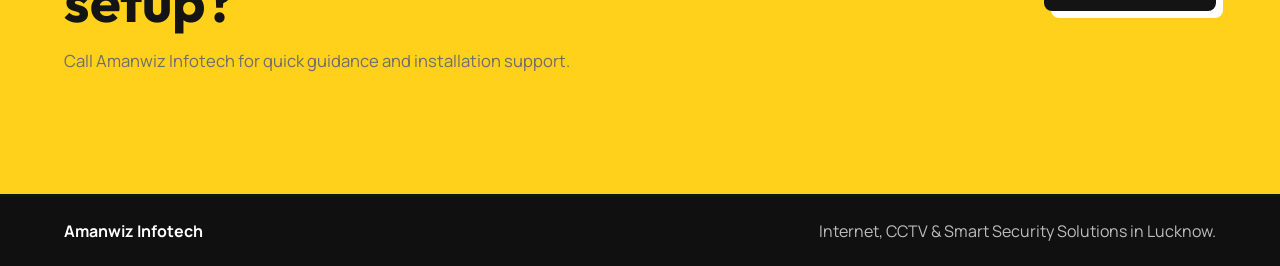
==== commit 058b5e19: "Add files via upload" ====
--- a/index.html
+++ b/index.html
@@ -36,10 +36,19 @@
       <a href="#reviews">Reviews</a>
     </nav>
 
-    <a class="header-call" href="tel:+918090224490">
-      <i class="bi bi-telephone-fill" aria-hidden="true"></i>
-      8090224490
-    </a>
+    <div class="header-actions">
+      <a class="corporate-login" href="https://vbo.co.in/amanwiz/teamlogin/" aria-label="Open Amanwiz corporate team login">
+        <i class="bi bi-person-badge-fill" aria-hidden="true"></i>
+        <span class="corporate-label">Corporate Login</span>
+        <span class="corporate-label-short" aria-hidden="true">Corporate Login</span>
+        <i class="bi bi-arrow-up-right" aria-hidden="true"></i>
+      </a>
+
+      <a class="header-call" href="tel:+918090224490" aria-label="Call Amanwiz Infotech on 8090224490">
+        <i class="bi bi-telephone-fill" aria-hidden="true"></i>
+        <span>8090224490</span>
+      </a>
+    </div>
 
   </header>
 
@@ -522,4 +531,4 @@
   <script src="amanwiz.js"></script>
 
 </body>
-</html>+</html>
--- a/amanwiz.css
+++ b/amanwiz.css
@@ -121,6 +121,7 @@
 }
 
 .header-call,
+.corporate-login,
 .primary-btn,
 .secondary-btn,
 .plan-card a {
@@ -131,6 +132,61 @@
   min-height: 46px;
   border-radius: 8px;
   font-weight: 800;
+}
+
+.header-actions {
+  display: flex;
+  align-items: center;
+  justify-content: flex-end;
+  gap: 10px;
+}
+
+.corporate-login {
+  position: relative;
+  padding: 10px 15px;
+  overflow: hidden;
+  background: var(--ink);
+  color: #fff;
+  border: 1px solid var(--ink);
+  box-shadow: 5px 5px 0 rgba(0, 127, 122, 0.9);
+  transition: transform 0.2s ease, box-shadow 0.2s ease, background 0.2s ease;
+}
+
+.corporate-login::before {
+  content: "";
+  position: absolute;
+  inset: 0;
+  background: linear-gradient(110deg, transparent 25%, rgba(255, 255, 255, 0.16) 48%, transparent 70%);
+  transform: translateX(-120%);
+  animation: corporate-login-shine 5s ease-in-out infinite;
+}
+
+.corporate-login > * {
+  position: relative;
+}
+
+.corporate-login .bi-person-badge-fill {
+  color: var(--yellow);
+}
+
+.corporate-login:hover {
+  transform: translate(-2px, -2px);
+  box-shadow: 7px 7px 0 rgba(0, 127, 122, 0.9);
+}
+
+.corporate-login:focus-visible,
+.header-call:focus-visible {
+  outline: 3px solid rgba(0, 127, 122, 0.34);
+  outline-offset: 3px;
+}
+
+.corporate-label-short {
+  display: none;
+}
+
+@keyframes corporate-login-shine {
+  0%, 72%, 100% { transform: translateX(-120%); }
+  86% { transform: translateX(120%); }
 }
 
 .header-call {
@@ -659,11 +715,40 @@
     display: none;
   }
 
+  .header-actions {
+    gap: 7px;
+  }
+
+  .corporate-login {
+    min-height: 40px;
+    padding: 8px 9px;
+    gap: 5px;
+    box-shadow: 3px 3px 0 rgba(0, 127, 122, 0.9);
+    font-size: 0.76rem;
+  }
+
+  .corporate-label {
+    display: none;
+  }
+
+  .corporate-label-short {
+    display: inline;
+  }
+
+  .corporate-login .bi-arrow-up-right {
+    display: none;
+  }
+
   .header-call {
     min-height: 40px;
-    padding: 8px 10px;
+    width: 40px;
+    padding: 8px;
     box-shadow: 3px 3px 0 var(--ink);
     font-size: 0.88rem;
+  }
+
+  .header-call span {
+    display: none;
   }
 
   h1 {
@@ -712,3 +797,13 @@
     border-bottom: 1px solid var(--line);
   }
 }
+
+@media (max-width: 620px) {
+  .site-header {
+    grid-template-columns: minmax(0, 1fr) auto;
+  }
+
+  .header-call {
+    display: none;
+  }
+}
